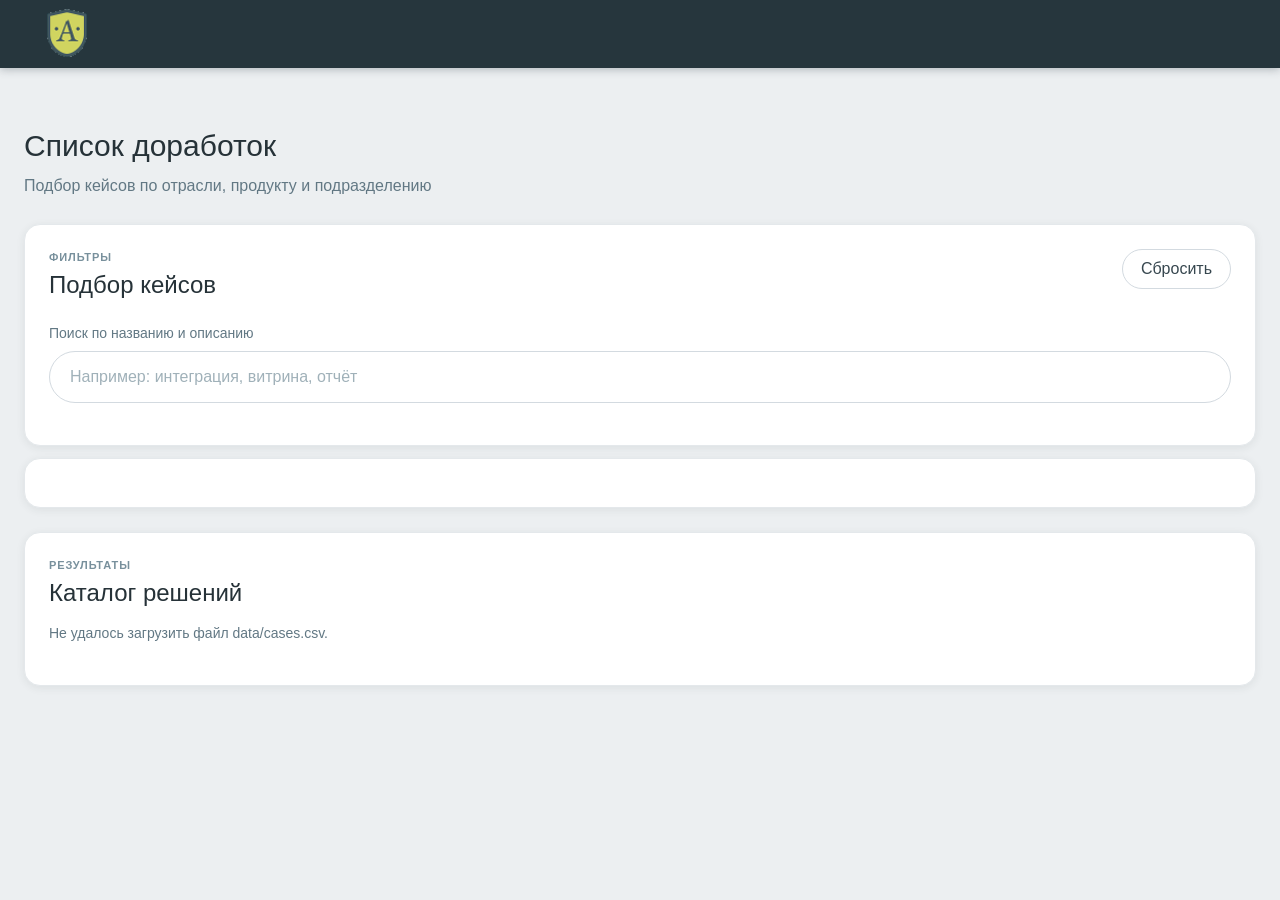
==== index.html @ e98bcfd8 "Add files via upload Новая версия с другим дизайном" ====
<!DOCTYPE html>
<html lang="ru">
<head>
  <meta charset="UTF-8">
  <meta name="viewport" content="width=device-width, initial-scale=1.0">
  <title>Дашборд кейсов доработок</title>
  <meta
    name="description"
    content="Одностраничный каталог кейсов доработок с фильтрами по отрасли, продукту и подразделению."
  >
  <link rel="preconnect" href="https://fonts.googleapis.com">
  <link rel="preconnect" href="https://fonts.gstatic.com" crossorigin>
  <link
    href="https://fonts.googleapis.com/css2?family=Manrope:wght@400;500;600;700;800&display=swap"
    rel="stylesheet"
  >
  <link rel="stylesheet" href="styles.css">
</head>
<body>
  <div class="lk-shell">
    <header class="topbar">
      <div class="logo-mark" aria-label="Mango Academy">
        <img src="./assets/mango-academy-mark.png" alt="Mango Academy">
      </div>
    </header>

    <div class="workspace">
      <main class="page-shell">
        <section class="content-header">
          <div>
            <h1>Список доработок</h1>
            <p>Подбор кейсов по отрасли, продукту и подразделению</p>
          </div>
        </section>

        <section class="filters-panel">
          <div class="panel-heading">
            <div>
              <p class="panel-heading__eyebrow">Фильтры</p>
              <h2>Подбор кейсов</h2>
            </div>
            <button class="ghost-button" id="reset-filters" type="button">Сбросить</button>
          </div>

          <label class="search-box" for="search-input">
            <span class="search-box__label">Поиск по названию и описанию</span>
            <input
              id="search-input"
              type="search"
              placeholder="Например: интеграция, витрина, отчёт"
              autocomplete="off"
            >
          </label>
        </section>

        <section class="filter-groups-shell filters-panel--top" aria-label="Фильтры">
          <div class="filter-groups" id="filter-groups"></div>
        </section>

        <section class="results-panel">
          <div class="results-toolbar">
            <div>
              <p class="panel-heading__eyebrow">Результаты</p>
              <h2>Каталог решений</h2>
            </div>
            <div class="active-filters" id="active-filters"></div>
          </div>

          <div class="results-state" id="results-state">Загружаю кейсы…</div>
          <div class="cards-grid" id="cards-grid" aria-live="polite"></div>
        </section>
      </main>
    </div>
  </div>

  <template id="case-card-template">
    <article class="case-card">
      <div class="case-card__body">
        <div class="case-card__visual" aria-hidden="true">
          <span></span>
          <span></span>
          <span></span>
        </div>
        <div class="case-card__topline">
          <p class="case-card__eyebrow">Доработка</p>
          <a class="case-card__link" target="_blank" rel="noopener noreferrer">Открыть кейс</a>
        </div>
        <h3 class="case-card__title"></h3>
        <p class="case-card__description"></p>
        <div class="meta-block">
          <div class="meta-group">
            <span class="meta-group__label">Отрасли</span>
            <p class="meta-group__value" data-field="industries"></p>
          </div>
          <div class="meta-group">
            <span class="meta-group__label">Продукты</span>
            <p class="meta-group__value" data-field="products"></p>
          </div>
          <div class="meta-group">
            <span class="meta-group__label">Подразделения</span>
            <p class="meta-group__value" data-field="divisions"></p>
          </div>
        </div>
      </div>
    </article>
  </template>

  <script src="app.js" defer></script>
</body>
</html>
---- styles.css ----
:root {
  --bg: #eceff1;
  --header: #26363d;
  --surface: #ffffff;
  --surface-soft: #f5f7f8;
  --surface-selected: #e5edf3;
  --border: #d3dae0;
  --border-light: #e4e8eb;
  --text: #263238;
  --muted: #627884;
  --icon: #37474f;
  --primary: #43a047;
  --primary-hover: #388e3c;
  --accent: #ff7733;
  --accent-hover: #ff9966;
  --info: #1e88e5;
  --radius-lg: 16px;
  --radius-md: 12px;
  --radius-sm: 6px;
  --shadow-card: 0 2px 8px rgba(38, 50, 56, 0.08);
  --shadow-card-hover: 0 6px 14px rgba(38, 50, 56, 0.18);
  --topbar-height: 68px;
  --container: 1240px;
}

*,
*::before,
*::after {
  box-sizing: border-box;
}

html {
  font-size: 16px;
}

body {
  margin: 0;
  min-height: 100vh;
  font-family: Roboto, Arial, sans-serif;
  color: var(--text);
  background: var(--bg);
}

a {
  color: inherit;
}

button,
input {
  font: inherit;
}

.lk-shell {
  min-height: 100vh;
}

.topbar {
  position: relative;
  z-index: 40;
  display: flex;
  align-items: center;
  min-height: var(--topbar-height);
  padding: 0 44px;
  background: var(--header);
  color: #ffffff;
  box-shadow: 0 2px 8px rgba(55, 71, 79, 0.3);
}

.logo-mark {
  display: inline-flex;
  align-items: center;
  min-width: 0;
}

.logo-mark img {
  display: block;
  width: 46px;
  height: auto;
  max-height: 50px;
  object-fit: contain;
}

.workspace {
  min-height: calc(100vh - var(--topbar-height));
}

.nav-icon {
  position: relative;
  width: 18px;
  height: 18px;
  flex: 0 0 auto;
  color: var(--icon);
}

.nav-icon::before,
.nav-icon::after {
  content: "";
  position: absolute;
  display: block;
}

.nav-icon--home::before {
  inset: 7px 3px 2px;
  background: currentColor;
  border-radius: 2px;
}

.nav-icon--home::after {
  left: 2px;
  top: 2px;
  width: 14px;
  height: 14px;
  border-left: 8px solid transparent;
  border-right: 8px solid transparent;
  border-bottom: 9px solid currentColor;
  transform: scaleX(0.78);
}

.nav-icon--grid::before {
  inset: 2px;
  border: 2px solid currentColor;
  border-radius: 2px;
  box-shadow: inset 5px 0 0 rgba(55, 71, 79, 0.18), inset -5px 0 0 rgba(55, 71, 79, 0.18);
}

.nav-icon--phone::before {
  inset: 1px 5px;
  border: 2px solid currentColor;
  border-radius: 4px;
}

.nav-icon--phone::after {
  left: 8px;
  bottom: 4px;
  width: 2px;
  height: 2px;
  border-radius: 50%;
  background: currentColor;
}

.nav-icon--link::before {
  left: 1px;
  top: 7px;
  width: 16px;
  height: 4px;
  border-radius: 6px;
  border: 2px solid currentColor;
  transform: rotate(-35deg);
}

.nav-icon--chart::before {
  left: 2px;
  bottom: 2px;
  width: 3px;
  height: 7px;
  background: currentColor;
  box-shadow: 6px -4px 0 currentColor, 12px -9px 0 currentColor;
}

.nav-icon--dialog::before {
  inset: 3px 2px 5px;
  background: currentColor;
  border-radius: 4px;
}

.nav-icon--dialog::after {
  left: 5px;
  bottom: 2px;
  border-top: 5px solid currentColor;
  border-right: 5px solid transparent;
}

.nav-icon--users::before {
  left: 2px;
  top: 2px;
  width: 6px;
  height: 6px;
  border-radius: 50%;
  background: currentColor;
  box-shadow: 8px 0 0 currentColor;
}

.nav-icon--users::after {
  left: 0;
  bottom: 2px;
  width: 18px;
  height: 7px;
  border-radius: 10px 10px 2px 2px;
  background: currentColor;
}

.nav-icon--wallet::before {
  inset: 3px 1px;
  border: 2px solid currentColor;
  border-radius: 3px;
}

.nav-icon--wallet::after {
  right: 2px;
  top: 7px;
  width: 6px;
  height: 5px;
  border-radius: 3px 0 0 3px;
  background: currentColor;
}

.nav-icon--settings::before {
  inset: 3px;
  border: 4px solid currentColor;
  border-radius: 50%;
}

.nav-icon--settings::after {
  left: 8px;
  top: 0;
  width: 2px;
  height: 18px;
  background: currentColor;
  box-shadow: -6px 6px 0 -1px currentColor, 6px -6px 0 -1px currentColor;
  transform: rotate(45deg);
}

.page-shell {
  width: min(calc(100% - 48px), var(--container));
  margin: 0 auto;
  padding: 26px 0 48px;
}

.content-header {
  min-height: 116px;
  padding: 34px 0 26px;
}

.content-header h1 {
  margin: 0;
  font-size: 30px;
  line-height: 36px;
  font-weight: 400;
  color: #263238;
}

.content-header p {
  margin: 10px 0 0;
  color: var(--muted);
  font-size: 16px;
  line-height: 24px;
}

.tabs-strip {
  display: flex;
  align-items: center;
  min-height: 64px;
  margin-bottom: 24px;
  padding: 0 12px;
  border-radius: 4px;
  background: var(--surface);
}

.tabs-strip__tab {
  display: inline-flex;
  align-items: center;
  min-height: 48px;
  padding: 0 16px;
  border-radius: 8px;
  color: var(--text);
  font-size: 14px;
}

.tabs-strip__tab--active {
  background: var(--surface-soft);
}

.filters-panel,
.filter-groups-shell,
.results-panel {
  border: 1px solid var(--border-light);
  border-radius: var(--radius-lg);
  background: var(--surface);
  box-shadow: var(--shadow-card);
}

.filters-panel,
.filter-groups-shell,
.results-panel {
  padding: 24px;
}

.filters-panel--top {
  position: sticky;
  top: 0;
  z-index: 20;
}

.filter-groups-shell {
  margin-top: 12px;
}

.panel-heading,
.results-toolbar {
  display: flex;
  align-items: flex-start;
  justify-content: space-between;
  gap: 16px;
}

.panel-heading__eyebrow,
.case-card__eyebrow {
  margin: 0;
  text-transform: uppercase;
  letter-spacing: 0.08em;
  font-size: 11px;
  line-height: 16px;
  font-weight: 700;
  color: #78909c;
}

.panel-heading h2,
.results-toolbar h2 {
  margin: 4px 0 0;
  font-size: 24px;
  line-height: 32px;
  font-weight: 500;
  color: #263238;
}

.ghost-button {
  min-height: 40px;
  border: 1px solid var(--border);
  border-radius: 24px;
  background: #ffffff;
  color: #37474f;
  padding: 8px 18px;
  cursor: pointer;
  transition: background 0.18s ease, border-color 0.18s ease;
}

.ghost-button:hover,
.ghost-button:focus-visible {
  background: var(--surface-soft);
  border-color: #a0b1b9;
}

.search-box {
  display: flex;
  flex-direction: column;
  gap: 8px;
  margin: 22px 0 18px;
}

.search-box__label {
  font-size: 14px;
  line-height: 20px;
  color: var(--muted);
}

.search-box input {
  width: 100%;
  min-height: 52px;
  border: 1px solid var(--border);
  border-radius: 28px;
  background: #ffffff;
  padding: 0 20px;
  color: var(--text);
  font-size: 16px;
}

.search-box input::placeholder {
  color: #a0b1b9;
}

.search-box input:focus-visible {
  outline: none;
  border-color: var(--primary);
  box-shadow: 0 0 0 3px rgba(67, 160, 71, 0.18);
}

.filter-groups {
  display: grid;
  grid-template-columns: repeat(3, minmax(0, 1fr));
  gap: 12px;
}

.filter-group {
  position: relative;
  border: 1px solid var(--border-light);
  border-radius: var(--radius-md);
  background: #ffffff;
}

.filter-group[open] {
  z-index: 25;
  box-shadow: var(--shadow-card-hover);
}

.filter-group summary {
  display: flex;
  align-items: center;
  justify-content: space-between;
  gap: 12px;
  min-height: 64px;
  padding: 12px 16px;
  list-style: none;
  cursor: pointer;
}

.filter-group summary::-webkit-details-marker {
  display: none;
}

.filter-group__meta {
  display: flex;
  flex-direction: column;
  gap: 4px;
  min-width: 0;
}

.filter-group__label {
  font-size: 16px;
  line-height: 20px;
  font-weight: 700;
}

.filter-group__status {
  color: var(--muted);
  font-size: 14px;
  line-height: 20px;
  white-space: nowrap;
  overflow: hidden;
  text-overflow: ellipsis;
}

.filter-group__body {
  display: grid;
  gap: 12px;
  position: absolute;
  top: calc(100% + 8px);
  left: 0;
  right: 0;
  padding: 16px;
  border: 1px solid var(--border-light);
  border-radius: var(--radius-md);
  background: #ffffff;
  box-shadow: var(--shadow-card-hover);
}

.filter-actions {
  display: flex;
  gap: 8px;
  flex-wrap: wrap;
}

.filter-action {
  min-height: 34px;
  border: 0;
  border-radius: 18px;
  padding: 6px 12px;
  cursor: pointer;
  background: #edf1f3;
  color: #37474f;
}

.filter-action:hover {
  background: #e0e7eb;
}

.checkbox-list {
  display: grid;
  gap: 8px;
  max-height: 260px;
  overflow: auto;
  padding-right: 4px;
}

.checkbox-item {
  display: flex;
  align-items: flex-start;
  gap: 10px;
  padding: 10px 12px;
  border-radius: 10px;
  background: var(--surface-soft);
}

.checkbox-item input {
  accent-color: var(--primary);
  margin-top: 2px;
}

.checkbox-item__text {
  display: flex;
  flex-direction: column;
  gap: 2px;
}

.checkbox-item__label {
  font-size: 14px;
  line-height: 20px;
}

.checkbox-item__hint {
  font-size: 12px;
  line-height: 16px;
  color: var(--muted);
}

.results-panel {
  margin-top: 24px;
}

.results-toolbar {
  margin-bottom: 14px;
}

.active-filters {
  display: flex;
  flex-wrap: wrap;
  justify-content: flex-end;
  gap: 8px;
}

.results-state {
  margin-bottom: 18px;
  color: var(--muted);
  font-size: 14px;
  line-height: 20px;
}

.cards-grid {
  display: grid;
  gap: 16px;
  grid-template-columns: repeat(auto-fit, minmax(300px, 1fr));
}

.case-card {
  min-height: 360px;
  border: 1px solid var(--border-light);
  border-radius: var(--radius-lg);
  background: #ffffff;
  box-shadow: var(--shadow-card);
  overflow: hidden;
  transition: transform 0.18s ease, box-shadow 0.18s ease;
}

.case-card:hover {
  transform: translateY(-2px);
  box-shadow: var(--shadow-card-hover);
}

.case-card__body {
  display: flex;
  flex-direction: column;
  min-height: 100%;
  padding: 24px;
}

.case-card__visual {
  display: flex;
  align-items: center;
  justify-content: center;
  gap: 8px;
  min-height: 76px;
  margin-bottom: 20px;
}

.case-card__visual span {
  position: relative;
  width: 42px;
  height: 30px;
  border: 2px solid #37474f;
  border-radius: 4px;
  background: #ffffff;
}

.case-card__visual span::before {
  content: "";
  position: absolute;
  left: 6px;
  top: 7px;
  width: 8px;
  height: 8px;
  border-radius: 50%;
  background: var(--accent);
}

.case-card__visual span::after {
  content: "";
  position: absolute;
  left: 18px;
  top: 8px;
  width: 14px;
  height: 2px;
  background: #cfd8dc;
  box-shadow: 0 6px 0 #cfd8dc;
}

.case-card__visual span:nth-child(2) {
  width: 34px;
  height: 34px;
  border-radius: 50%;
  border-color: var(--accent);
}

.case-card__visual span:nth-child(2)::before {
  inset: 9px;
  width: auto;
  height: auto;
  background: #37474f;
}

.case-card__visual span:nth-child(2)::after {
  display: none;
}

.case-card__topline {
  display: flex;
  align-items: center;
  justify-content: space-between;
  gap: 16px;
}

.case-card__link {
  display: inline-flex;
  align-items: center;
  justify-content: center;
  min-height: 40px;
  padding: 0 20px;
  border-radius: 20px;
  text-decoration: none;
  background: var(--accent);
  color: #ffffff;
  font-size: 14px;
  line-height: 20px;
  font-weight: 700;
  white-space: nowrap;
}

.case-card__link:hover {
  background: var(--accent-hover);
}

.case-card__title {
  margin: 18px 0 10px;
  font-size: 20px;
  line-height: 28px;
  font-weight: 400;
  color: #102433;
}

.case-card__description {
  margin: 0 0 20px;
  color: #37474f;
  font-size: 14px;
  line-height: 20px;
  display: -webkit-box;
  -webkit-line-clamp: 5;
  -webkit-box-orient: vertical;
  overflow: hidden;
}

.meta-block {
  display: grid;
  gap: 10px;
  margin-top: auto;
}

.meta-group {
  display: grid;
  gap: 12px;
  grid-template-columns: 112px minmax(0, 1fr);
  align-items: start;
}

.meta-group__label {
  font-size: 12px;
  line-height: 16px;
  font-weight: 700;
  color: var(--muted);
  text-transform: uppercase;
  letter-spacing: 0.08em;
}

.meta-group__value {
  margin: 0;
  color: #37474f;
  font-size: 14px;
  line-height: 20px;
  display: -webkit-box;
  -webkit-line-clamp: 2;
  -webkit-box-orient: vertical;
  overflow: hidden;
}

.chip {
  display: inline-flex;
  align-items: center;
  min-height: 32px;
  padding: 0 12px;
  border-radius: 18px;
  background: var(--surface-selected);
  color: #37474f;
  font-size: 13px;
  line-height: 18px;
  font-weight: 700;
}

.filter-group summary .chip {
  background: #e8f5e9;
  color: #2e7d32;
}

.empty-state {
  padding: 28px;
  border-radius: var(--radius-md);
  background: var(--surface-soft);
  border: 1px dashed var(--border);
  color: var(--muted);
}

.workflow-panel {
  margin-top: 18px;
  padding: 20px;
  border-radius: var(--radius-md);
  border: 1px solid var(--border-light);
  background: #ffffff;
}

.workflow-list {
  margin: 0;
  padding-left: 20px;
  color: var(--text);
  line-height: 1.6;
}

.workflow-list li + li {
  margin-top: 10px;
}

.workflow-panel--admin {
  margin-top: 0;
}

.admin-summary {
  display: grid;
  grid-template-columns: repeat(2, minmax(0, 1fr));
  gap: 16px;
  margin-bottom: 24px;
}

.stat-card {
  display: grid;
  gap: 8px;
  padding: 18px;
  border: 1px solid var(--border-light);
  border-radius: var(--radius-md);
  background: #ffffff;
  box-shadow: var(--shadow-card);
}

.stat-card__label {
  color: var(--muted);
  font-size: 12px;
  line-height: 16px;
  text-transform: uppercase;
  letter-spacing: 0.08em;
  font-weight: 700;
}

.stat-card__note {
  color: var(--text);
  font-size: 16px;
  line-height: 22px;
}

.admin-layout {
  display: grid;
  grid-template-columns: minmax(0, 1.15fr) minmax(300px, 0.85fr);
  gap: 20px;
}

.admin-card {
  display: grid;
  align-content: start;
  gap: 20px;
}

.admin-tags {
  display: flex;
  flex-wrap: wrap;
  gap: 10px;
}

.admin-command-list {
  display: grid;
  gap: 14px;
}

.admin-command {
  display: grid;
  gap: 8px;
  padding: 16px;
  border-radius: var(--radius-md);
  background: var(--surface-soft);
  border: 1px solid var(--border-light);
}

.admin-command code,
.workflow-list code,
.stat-card code {
  font-family: ui-monospace, SFMono-Regular, Menlo, Consolas, monospace;
  font-size: 0.94rem;
  padding: 2px 6px;
  border-radius: 6px;
  background: #edf1f3;
}

@media (max-width: 1180px) {
  .cards-grid {
    grid-template-columns: repeat(auto-fit, minmax(280px, 1fr));
  }
}

@media (max-width: 980px) {
  .filter-groups,
  .admin-layout,
  .admin-summary {
    grid-template-columns: 1fr;
  }

  .filters-panel--top {
    position: static;
  }
}

@media (max-width: 720px) {
  .topbar {
    min-height: 60px;
    padding: 0 20px;
  }

  .logo-mark img {
    width: 42px;
    max-height: 44px;
  }

  .page-shell {
    width: min(calc(100% - 24px), var(--container));
    padding-top: 16px;
  }

  .content-header {
    min-height: 0;
    padding: 18px 0;
  }

  .content-header h1 {
    font-size: 26px;
    line-height: 32px;
  }

  .filters-panel,
  .filter-groups-shell,
  .results-panel {
    padding: 18px;
  }

  .case-card__topline,
  .panel-heading,
  .results-toolbar {
    flex-direction: column;
    align-items: stretch;
  }

  .active-filters {
    justify-content: flex-start;
  }

  .cards-grid {
    grid-template-columns: 1fr;
  }

  .case-card {
    min-height: 0;
  }

  .case-card__link {
    width: 100%;
  }

  .meta-group {
    grid-template-columns: 1fr;
    gap: 4px;
  }
}
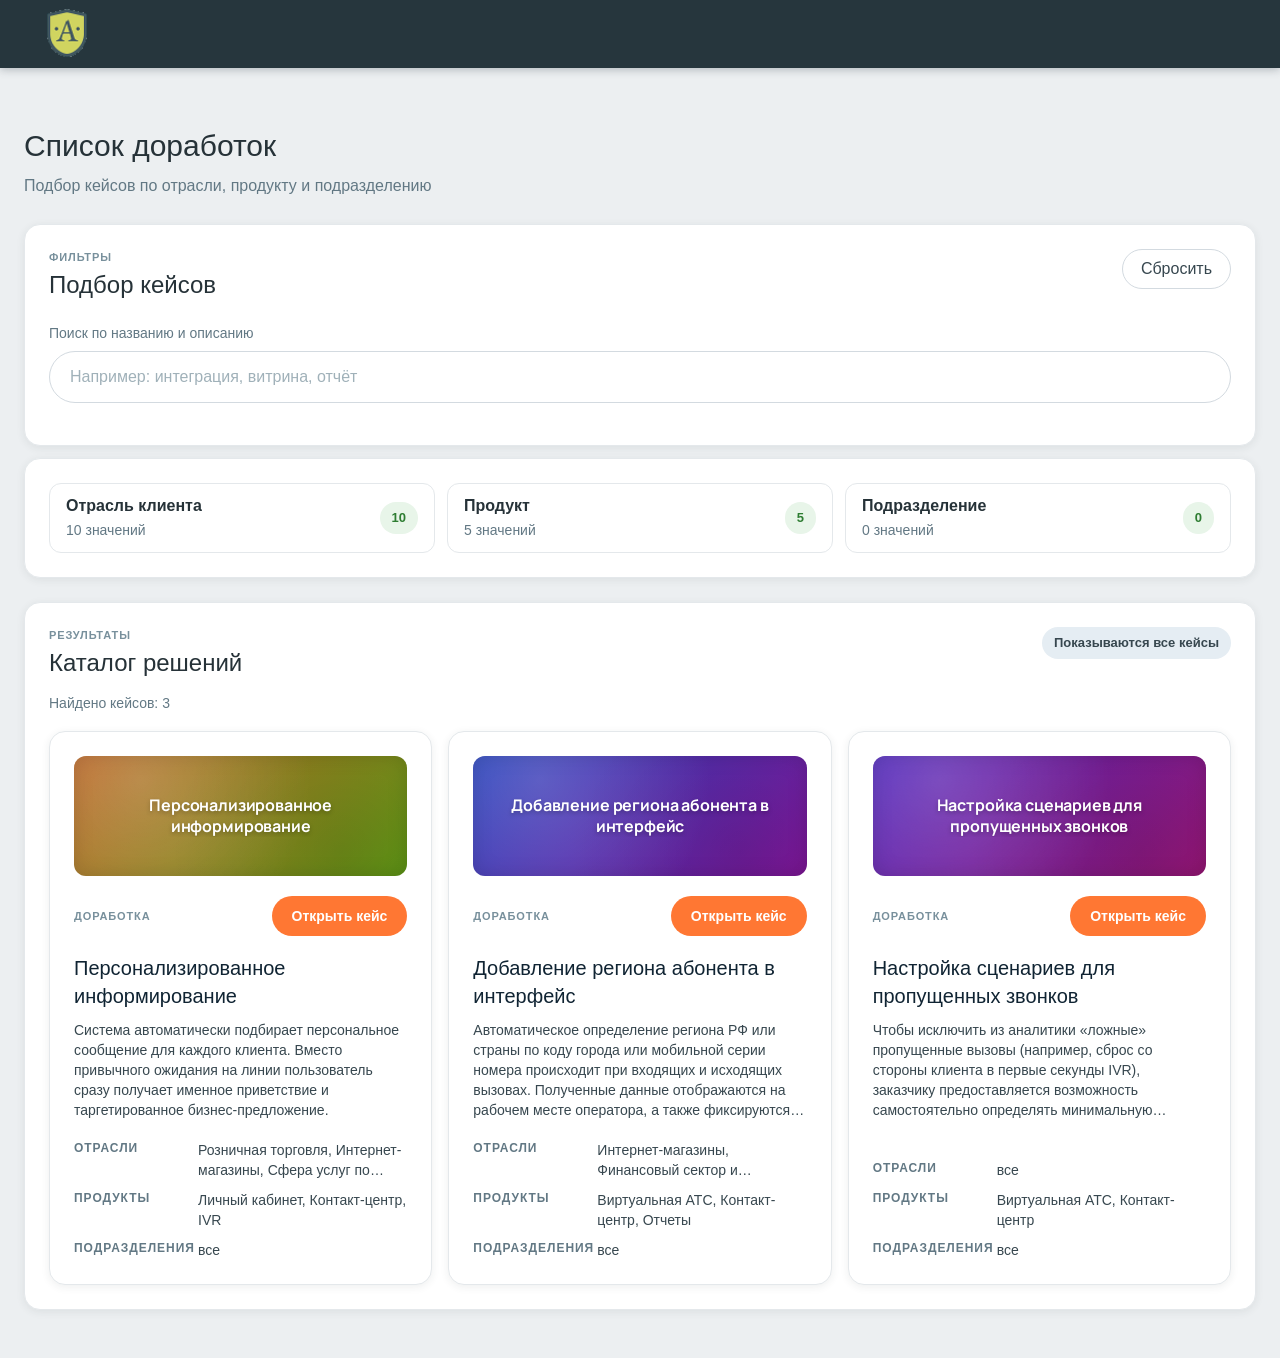
==== commit 41faab8b: "Add files via upload" ====
--- a/index.html
+++ b/index.html
@@ -76,11 +76,7 @@
   <template id="case-card-template">
     <article class="case-card">
       <div class="case-card__body">
-        <div class="case-card__visual" aria-hidden="true">
-          <span></span>
-          <span></span>
-          <span></span>
-        </div>
+        <div class="case-card__visual" aria-hidden="true"></div>
         <div class="case-card__topline">
           <p class="case-card__eyebrow">Доработка</p>
           <a class="case-card__link" target="_blank" rel="noopener noreferrer">Открыть кейс</a>
--- a/styles.css
+++ b/styles.css
@@ -556,58 +556,39 @@
   display: flex;
   align-items: center;
   justify-content: center;
-  gap: 8px;
-  min-height: 76px;
+  min-height: 120px;
   margin-bottom: 20px;
-}
-
-.case-card__visual span {
+  border-radius: var(--radius-md);
+  padding: 16px;
+  text-align: center;
+  color: #ffffff;
+  font-weight: 700;
+  font-size: 16px;
+  line-height: 1.3;
+  text-shadow: 0 2px 4px rgba(0, 0, 0, 0.25);
   position: relative;
-  width: 42px;
-  height: 30px;
-  border: 2px solid #37474f;
-  border-radius: 4px;
-  background: #ffffff;
-}
-
-.case-card__visual span::before {
+  overflow: hidden;
+  box-shadow: inset 0 0 20px rgba(0, 0, 0, 0.15);
+}
+
+.case-card__visual::before {
   content: "";
   position: absolute;
-  left: 6px;
-  top: 7px;
-  width: 8px;
-  height: 8px;
-  border-radius: 50%;
-  background: var(--accent);
-}
-
-.case-card__visual span::after {
-  content: "";
-  position: absolute;
-  left: 18px;
-  top: 8px;
-  width: 14px;
-  height: 2px;
-  background: #cfd8dc;
-  box-shadow: 0 6px 0 #cfd8dc;
-}
-
-.case-card__visual span:nth-child(2) {
-  width: 34px;
-  height: 34px;
-  border-radius: 50%;
-  border-color: var(--accent);
-}
-
-.case-card__visual span:nth-child(2)::before {
-  inset: 9px;
-  width: auto;
-  height: auto;
-  background: #37474f;
-}
-
-.case-card__visual span:nth-child(2)::after {
-  display: none;
+  inset: 0;
+  background: radial-gradient(circle at 20% 20%, rgba(255, 255, 255, 0.18) 0%, transparent 60%),
+              radial-gradient(circle at 80% 80%, rgba(0, 0, 0, 0.12) 0%, transparent 60%);
+  z-index: 1;
+}
+
+.case-card__visual-text {
+  position: relative;
+  z-index: 2;
+  display: -webkit-box;
+  -webkit-line-clamp: 3;
+  -webkit-box-orient: vertical;
+  overflow: hidden;
+  font-family: 'Manrope', sans-serif;
+  letter-spacing: -0.01em;
 }
 
 .case-card__topline {
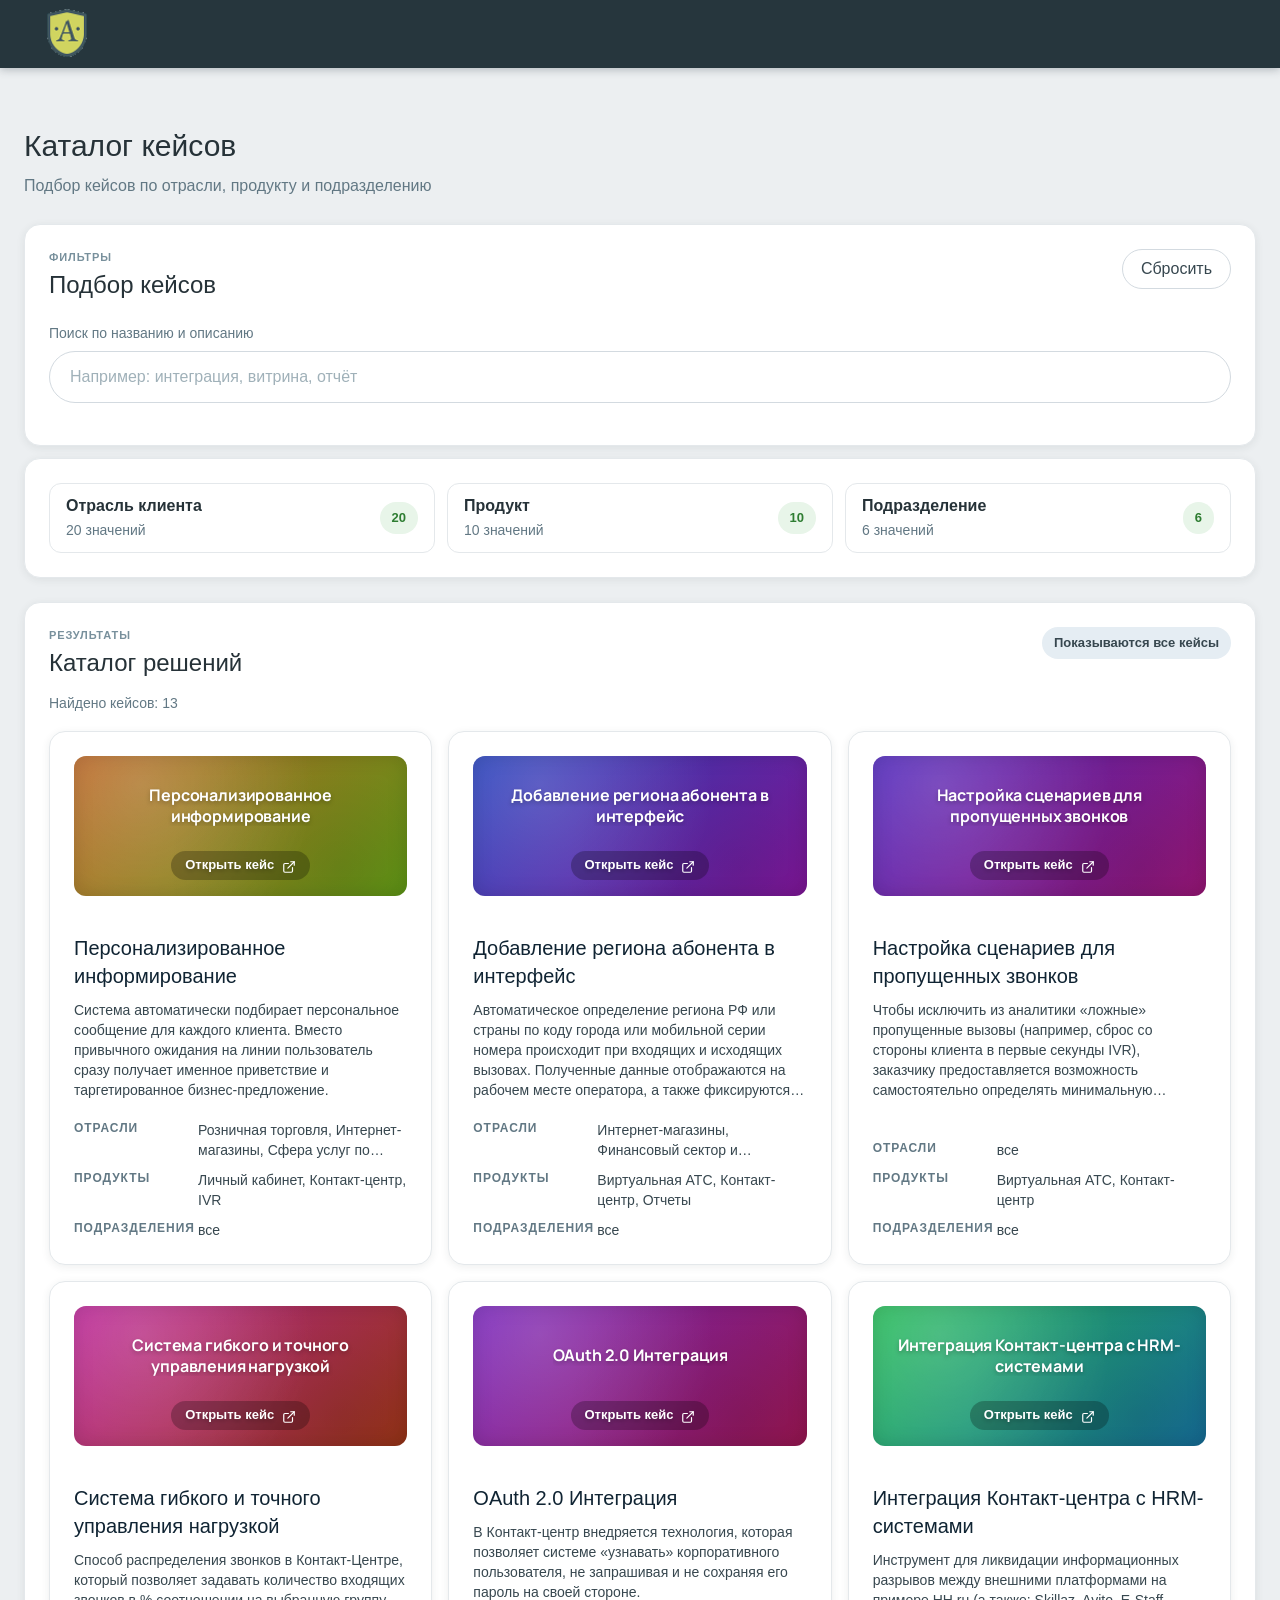
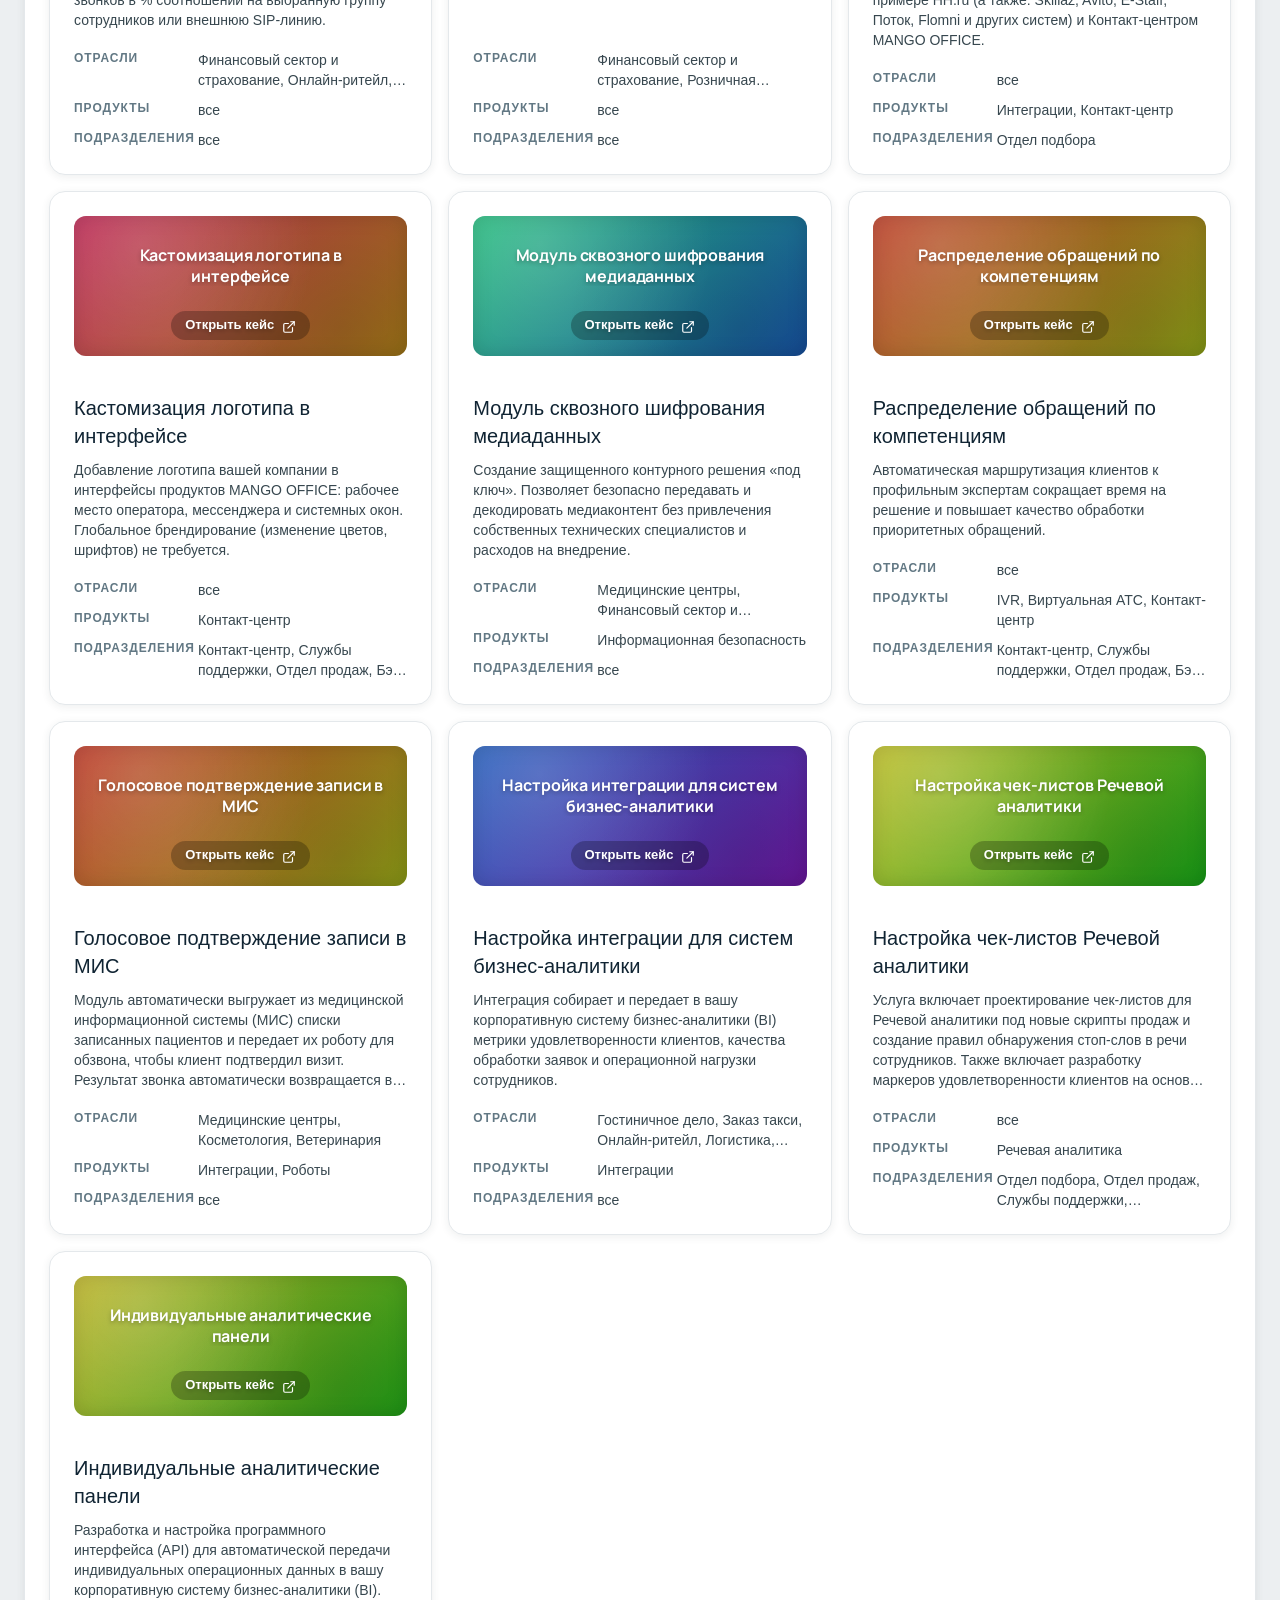
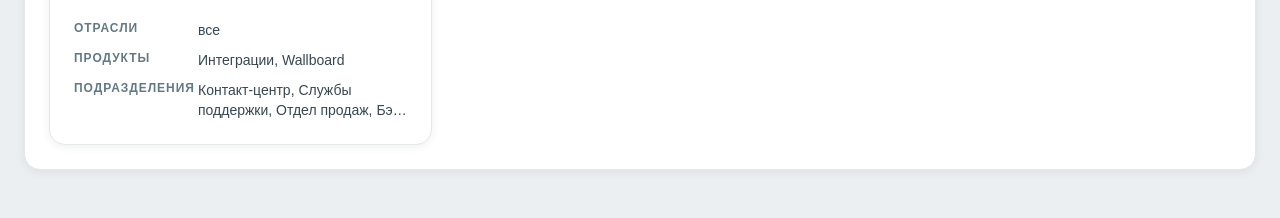
==== commit d42c82c0: "style: remove 'доработка' and redesign card visual button" ====
--- a/index.html
+++ b/index.html
@@ -3,10 +3,10 @@
 <head>
   <meta charset="UTF-8">
   <meta name="viewport" content="width=device-width, initial-scale=1.0">
-  <title>Дашборд кейсов доработок</title>
+  <title>Каталог кейсов</title>
   <meta
     name="description"
-    content="Одностраничный каталог кейсов доработок с фильтрами по отрасли, продукту и подразделению."
+    content="Одностраничный каталог кейсов с фильтрами по отрасли, продукту и подразделению."
   >
   <link rel="preconnect" href="https://fonts.googleapis.com">
   <link rel="preconnect" href="https://fonts.gstatic.com" crossorigin>
@@ -28,7 +28,7 @@
       <main class="page-shell">
         <section class="content-header">
           <div>
-            <h1>Список доработок</h1>
+            <h1>Каталог кейсов</h1>
             <p>Подбор кейсов по отрасли, продукту и подразделению</p>
           </div>
         </section>
@@ -76,11 +76,13 @@
   <template id="case-card-template">
     <article class="case-card">
       <div class="case-card__body">
-        <div class="case-card__visual" aria-hidden="true"></div>
-        <div class="case-card__topline">
-          <p class="case-card__eyebrow">Доработка</p>
-          <a class="case-card__link" target="_blank" rel="noopener noreferrer">Открыть кейс</a>
-        </div>
+        <a class="case-card__visual case-card__link" target="_blank" rel="noopener noreferrer">
+          <div class="case-card__visual-text"></div>
+          <div class="case-card__visual-action">
+            Открыть кейс
+            <svg width="14" height="14" viewBox="0 0 24 24" fill="none" stroke="currentColor" stroke-width="2" stroke-linecap="round" stroke-linejoin="round" style="margin-bottom: -2px; margin-left: 4px;"><path d="M18 13v6a2 2 0 0 1-2 2H5a2 2 0 0 1-2-2V8a2 2 0 0 1 2-2h6"></path><polyline points="15 3 21 3 21 9"></polyline><line x1="10" y1="14" x2="21" y2="3"></line></svg>
+          </div>
+        </a>
         <h3 class="case-card__title"></h3>
         <p class="case-card__description"></p>
         <div class="meta-block">
--- a/styles.css
+++ b/styles.css
@@ -554,9 +554,10 @@
 
 .case-card__visual {
   display: flex;
+  flex-direction: column;
   align-items: center;
-  justify-content: center;
-  min-height: 120px;
+  justify-content: space-between;
+  min-height: 140px;
   margin-bottom: 20px;
   border-radius: var(--radius-md);
   padding: 16px;
@@ -569,6 +570,13 @@
   position: relative;
   overflow: hidden;
   box-shadow: inset 0 0 20px rgba(0, 0, 0, 0.15);
+  text-decoration: none;
+  transition: transform 0.2s ease, box-shadow 0.2s ease;
+}
+
+.case-card__visual:hover {
+  transform: translateY(-2px);
+  box-shadow: inset 0 0 20px rgba(0, 0, 0, 0.15), 0 4px 12px rgba(0,0,0,0.15);
 }
 
 .case-card__visual::before {
@@ -583,6 +591,7 @@
 .case-card__visual-text {
   position: relative;
   z-index: 2;
+  margin: auto;
   display: -webkit-box;
   -webkit-line-clamp: 3;
   -webkit-box-orient: vertical;
@@ -591,31 +600,26 @@
   letter-spacing: -0.01em;
 }
 
-.case-card__topline {
+.case-card__visual-action {
+  position: relative;
+  z-index: 2;
   display: flex;
   align-items: center;
-  justify-content: space-between;
-  gap: 16px;
-}
-
-.case-card__link {
-  display: inline-flex;
-  align-items: center;
-  justify-content: center;
-  min-height: 40px;
-  padding: 0 20px;
-  border-radius: 20px;
-  text-decoration: none;
-  background: var(--accent);
+  gap: 4px;
+  margin-top: 12px;
+  padding: 6px 14px;
+  background: rgba(0, 0, 0, 0.25);
+  border-radius: 16px;
+  backdrop-filter: blur(6px);
+  -webkit-backdrop-filter: blur(6px);
+  font-size: 13px;
+  font-weight: 600;
   color: #ffffff;
-  font-size: 14px;
-  line-height: 20px;
-  font-weight: 700;
-  white-space: nowrap;
-}
-
-.case-card__link:hover {
-  background: var(--accent-hover);
+  transition: background 0.2s ease;
+}
+
+.case-card__visual:hover .case-card__visual-action {
+  background: rgba(0, 0, 0, 0.45);
 }
 
 .case-card__title {
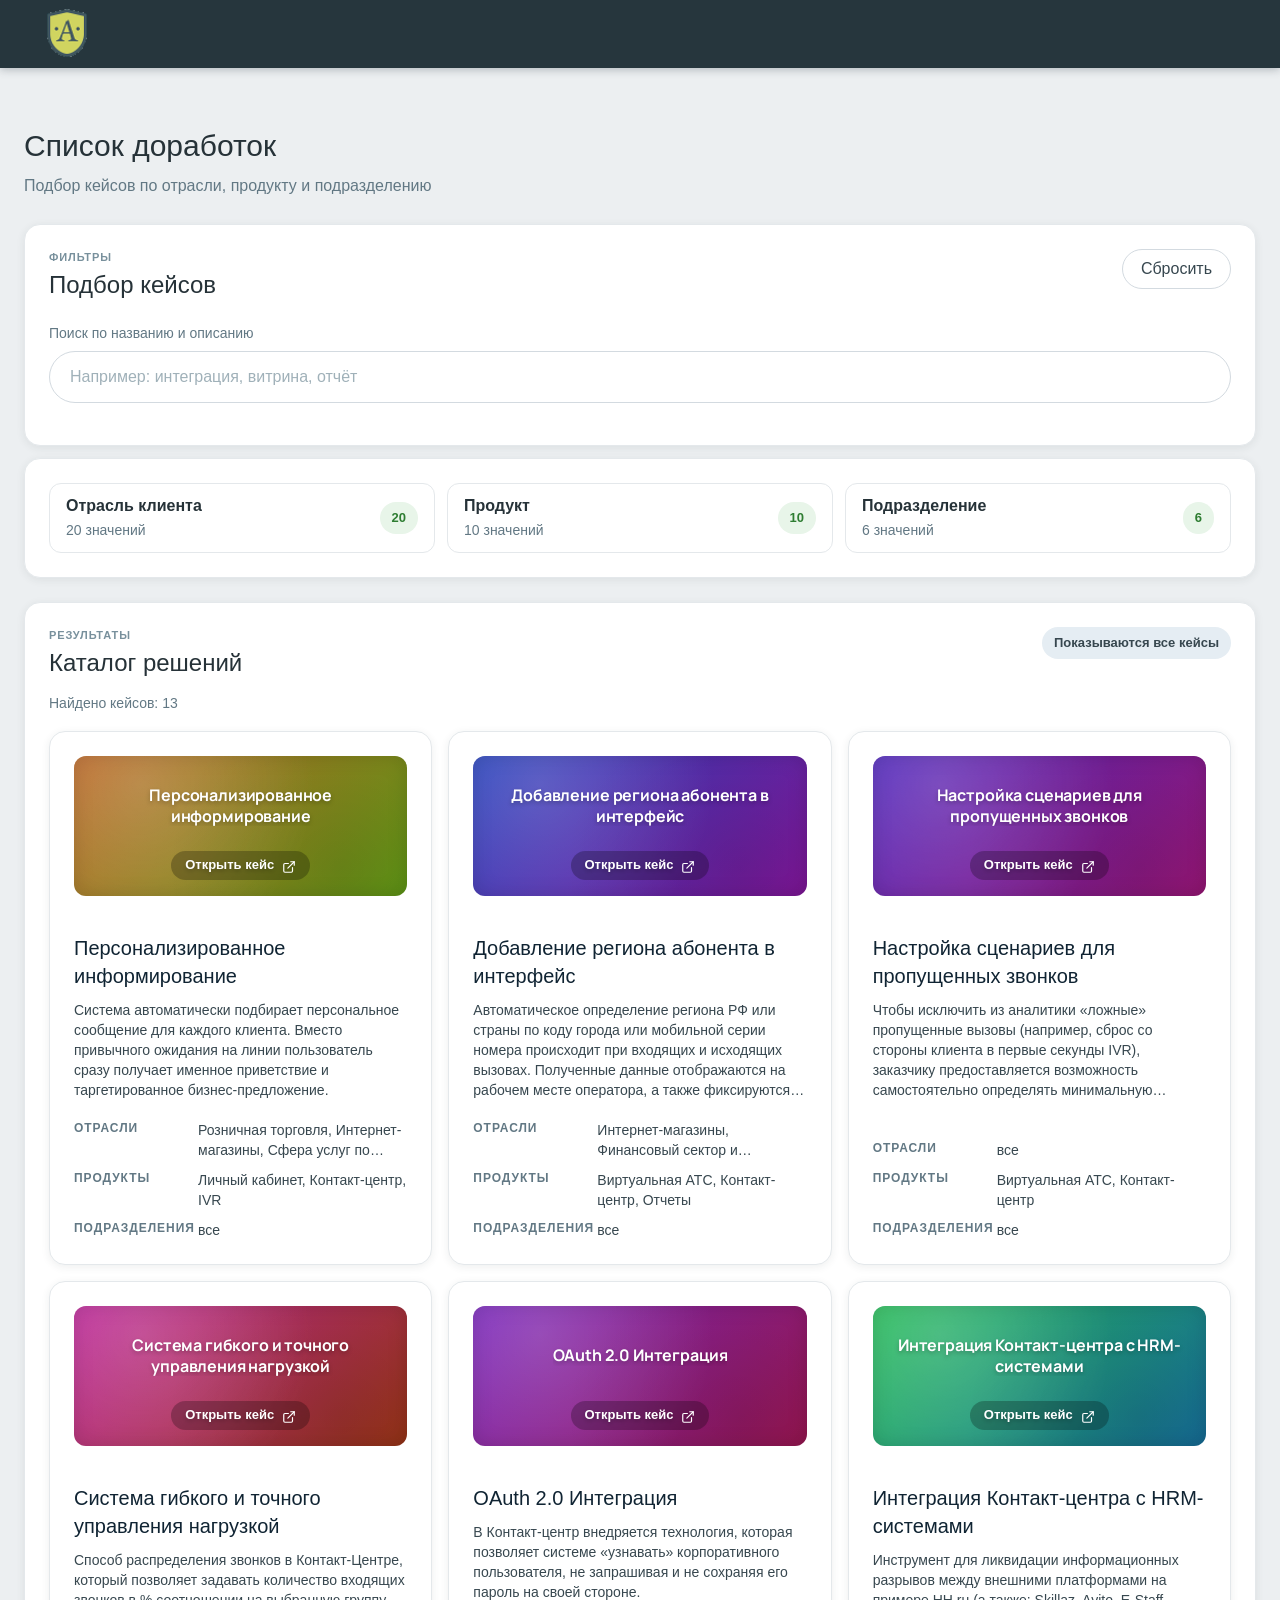
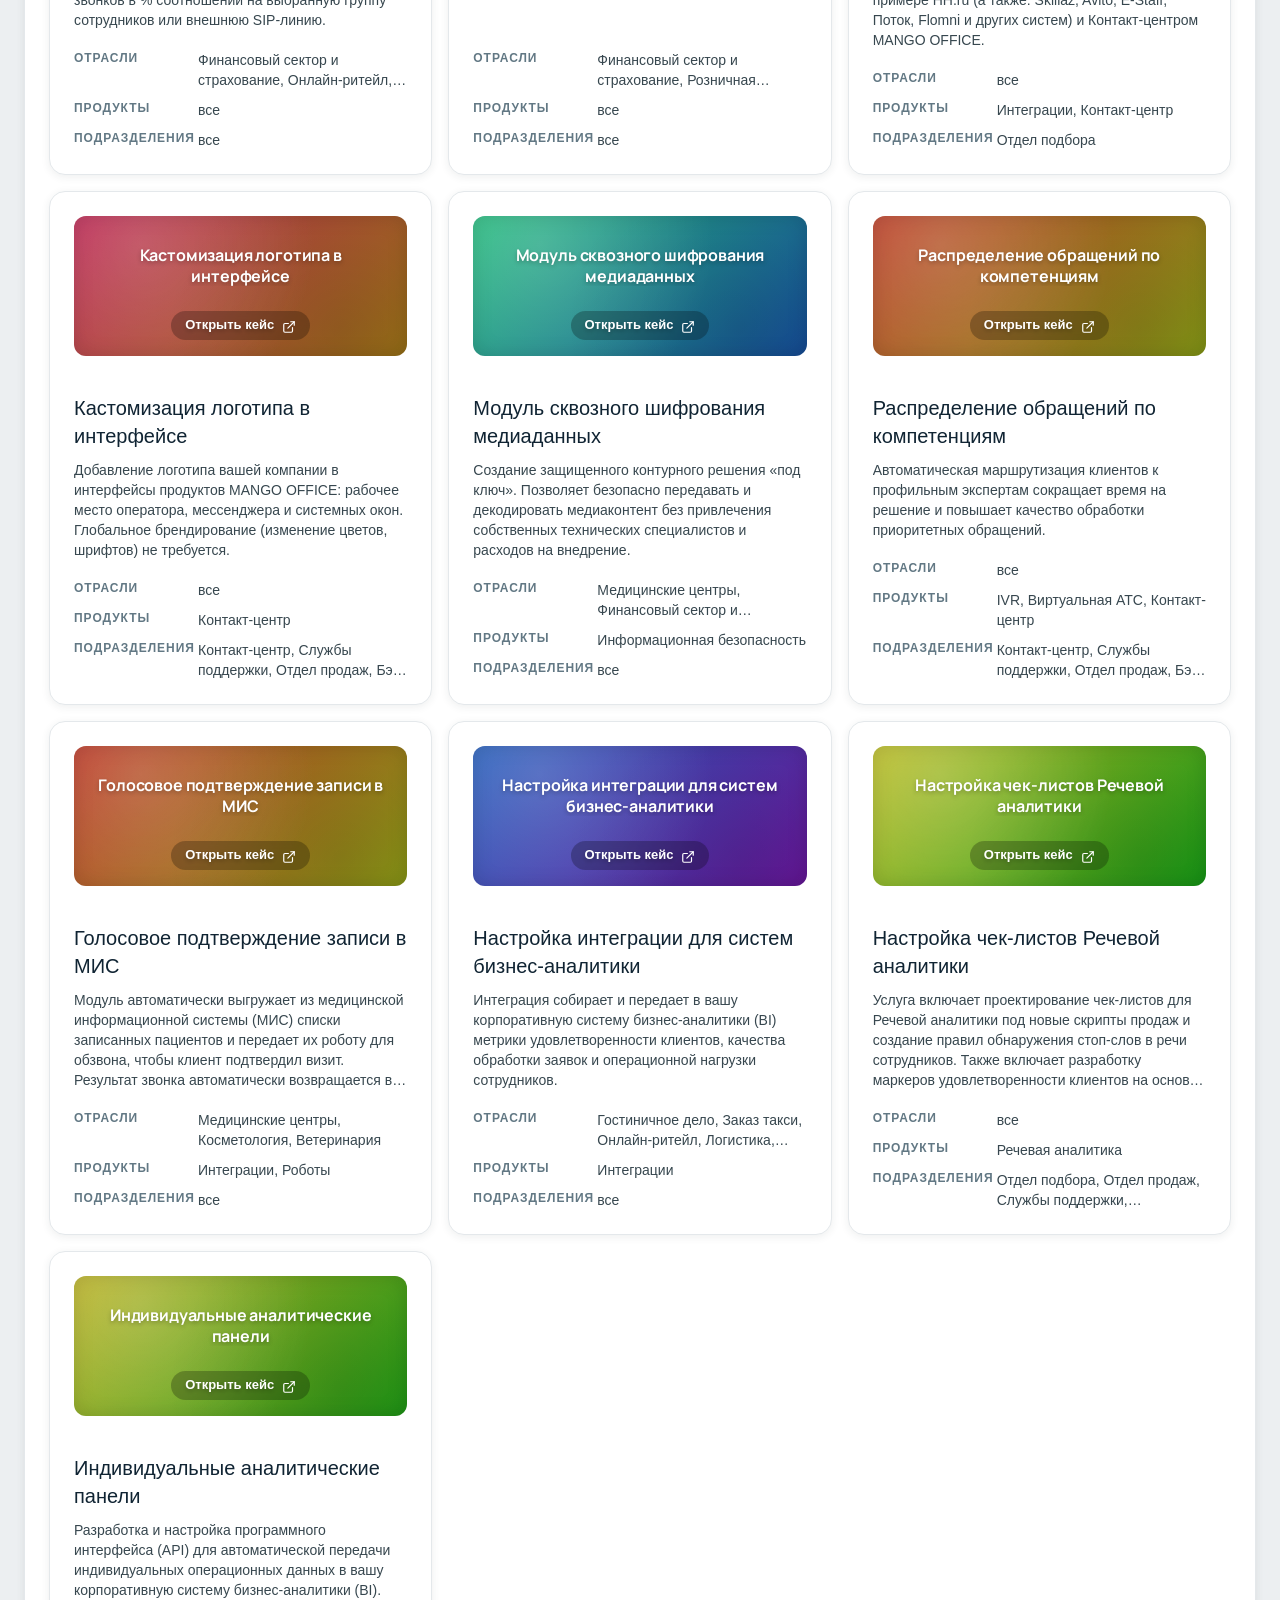
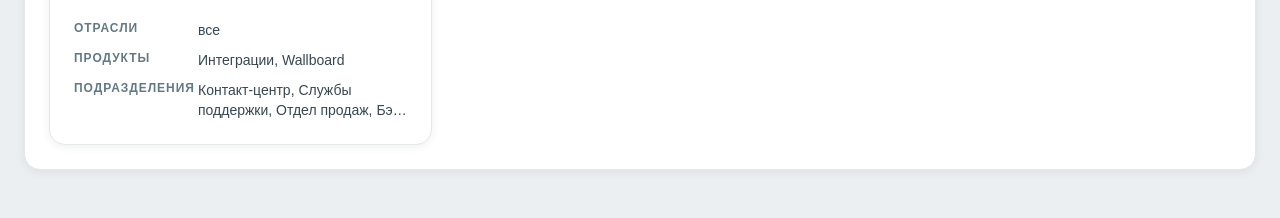
==== commit 751c3078: "revert: restore original title texts, keep card changes" ====
--- a/index.html
+++ b/index.html
@@ -3,10 +3,10 @@
 <head>
   <meta charset="UTF-8">
   <meta name="viewport" content="width=device-width, initial-scale=1.0">
-  <title>Каталог кейсов</title>
+  <title>Дашборд кейсов доработок</title>
   <meta
     name="description"
-    content="Одностраничный каталог кейсов с фильтрами по отрасли, продукту и подразделению."
+    content="Одностраничный каталог кейсов доработок с фильтрами по отрасли, продукту и подразделению."
   >
   <link rel="preconnect" href="https://fonts.googleapis.com">
   <link rel="preconnect" href="https://fonts.gstatic.com" crossorigin>
@@ -28,7 +28,7 @@
       <main class="page-shell">
         <section class="content-header">
           <div>
-            <h1>Каталог кейсов</h1>
+            <h1>Список доработок</h1>
             <p>Подбор кейсов по отрасли, продукту и подразделению</p>
           </div>
         </section>
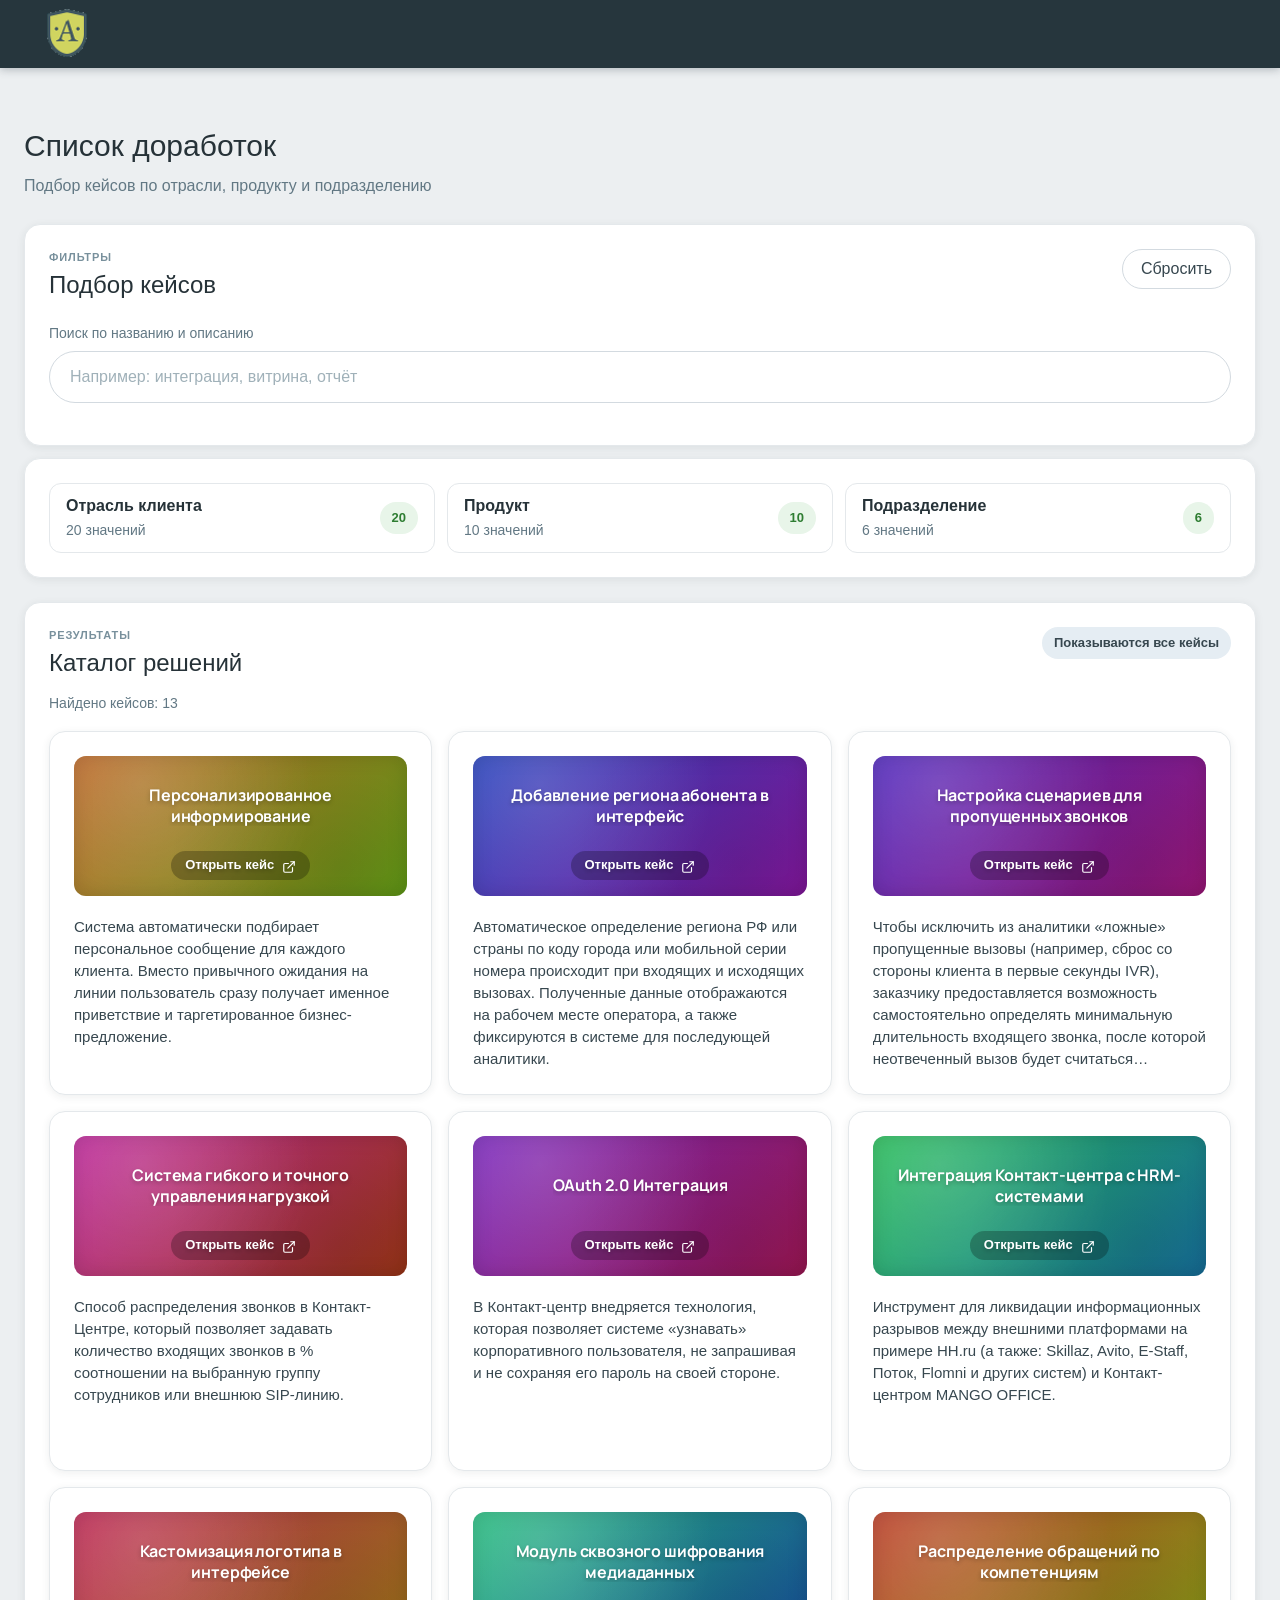
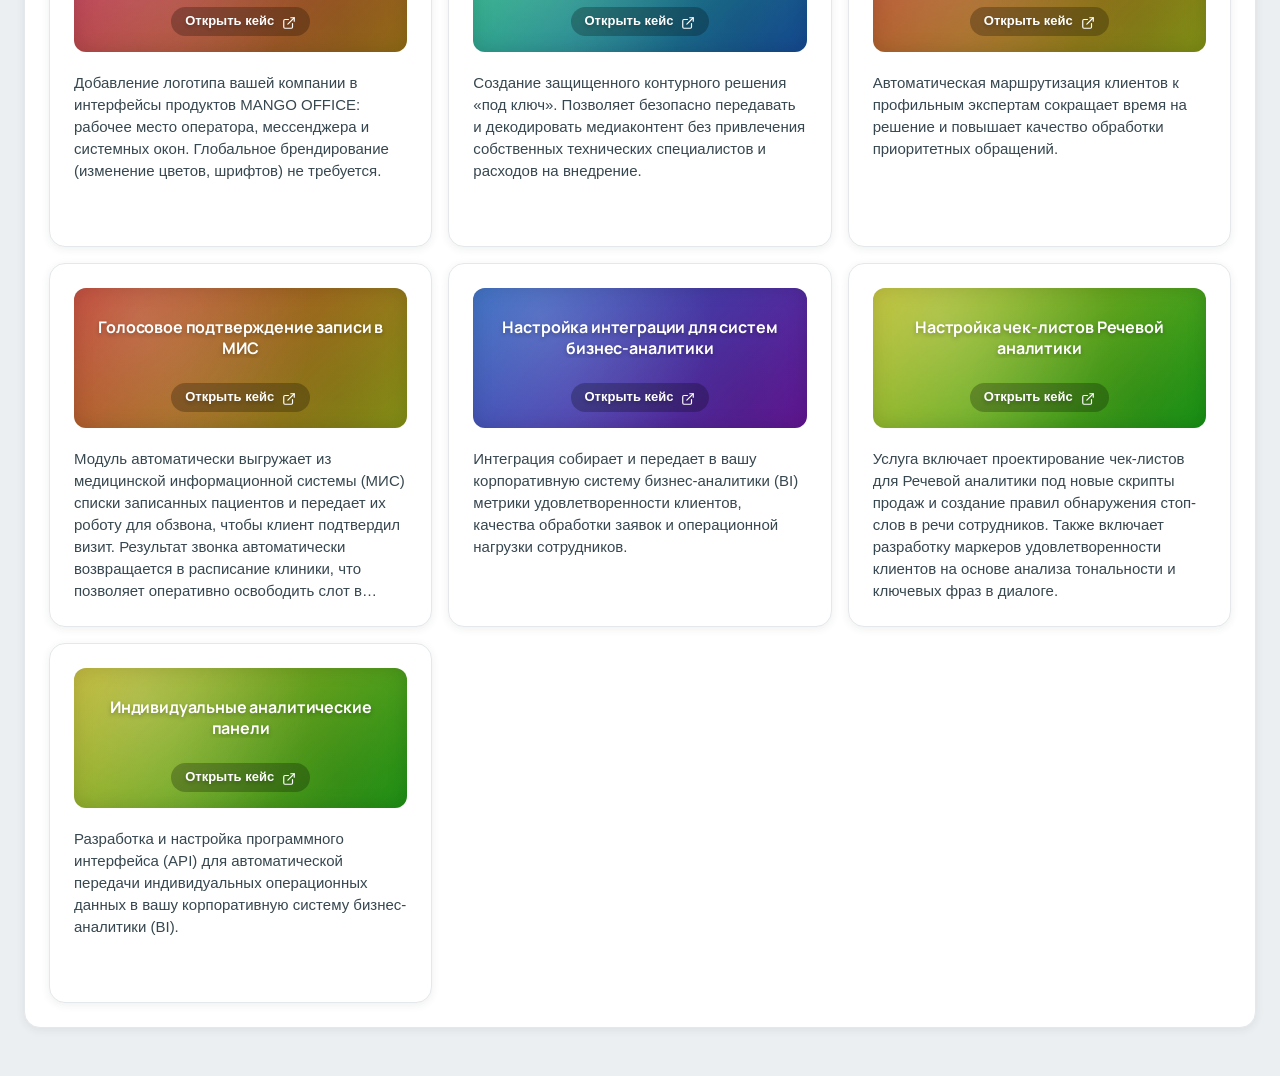
==== commit b969e9d3: "style: remove title and tags from case card" ====
--- a/index.html
+++ b/index.html
@@ -83,22 +83,7 @@
             <svg width="14" height="14" viewBox="0 0 24 24" fill="none" stroke="currentColor" stroke-width="2" stroke-linecap="round" stroke-linejoin="round" style="margin-bottom: -2px; margin-left: 4px;"><path d="M18 13v6a2 2 0 0 1-2 2H5a2 2 0 0 1-2-2V8a2 2 0 0 1 2-2h6"></path><polyline points="15 3 21 3 21 9"></polyline><line x1="10" y1="14" x2="21" y2="3"></line></svg>
           </div>
         </a>
-        <h3 class="case-card__title"></h3>
         <p class="case-card__description"></p>
-        <div class="meta-block">
-          <div class="meta-group">
-            <span class="meta-group__label">Отрасли</span>
-            <p class="meta-group__value" data-field="industries"></p>
-          </div>
-          <div class="meta-group">
-            <span class="meta-group__label">Продукты</span>
-            <p class="meta-group__value" data-field="products"></p>
-          </div>
-          <div class="meta-group">
-            <span class="meta-group__label">Подразделения</span>
-            <p class="meta-group__value" data-field="divisions"></p>
-          </div>
-        </div>
       </div>
     </article>
   </template>
--- a/styles.css
+++ b/styles.css
@@ -622,54 +622,13 @@
   background: rgba(0, 0, 0, 0.45);
 }
 
-.case-card__title {
-  margin: 18px 0 10px;
-  font-size: 20px;
-  line-height: 28px;
-  font-weight: 400;
-  color: #102433;
-}
-
 .case-card__description {
-  margin: 0 0 20px;
-  color: #37474f;
-  font-size: 14px;
-  line-height: 20px;
-  display: -webkit-box;
-  -webkit-line-clamp: 5;
-  -webkit-box-orient: vertical;
-  overflow: hidden;
-}
-
-.meta-block {
-  display: grid;
-  gap: 10px;
-  margin-top: auto;
-}
-
-.meta-group {
-  display: grid;
-  gap: 12px;
-  grid-template-columns: 112px minmax(0, 1fr);
-  align-items: start;
-}
-
-.meta-group__label {
-  font-size: 12px;
-  line-height: 16px;
-  font-weight: 700;
-  color: var(--muted);
-  text-transform: uppercase;
-  letter-spacing: 0.08em;
-}
-
-.meta-group__value {
   margin: 0;
   color: #37474f;
-  font-size: 14px;
-  line-height: 20px;
+  font-size: 15px;
+  line-height: 22px;
   display: -webkit-box;
-  -webkit-line-clamp: 2;
+  -webkit-line-clamp: 7;
   -webkit-box-orient: vertical;
   overflow: hidden;
 }
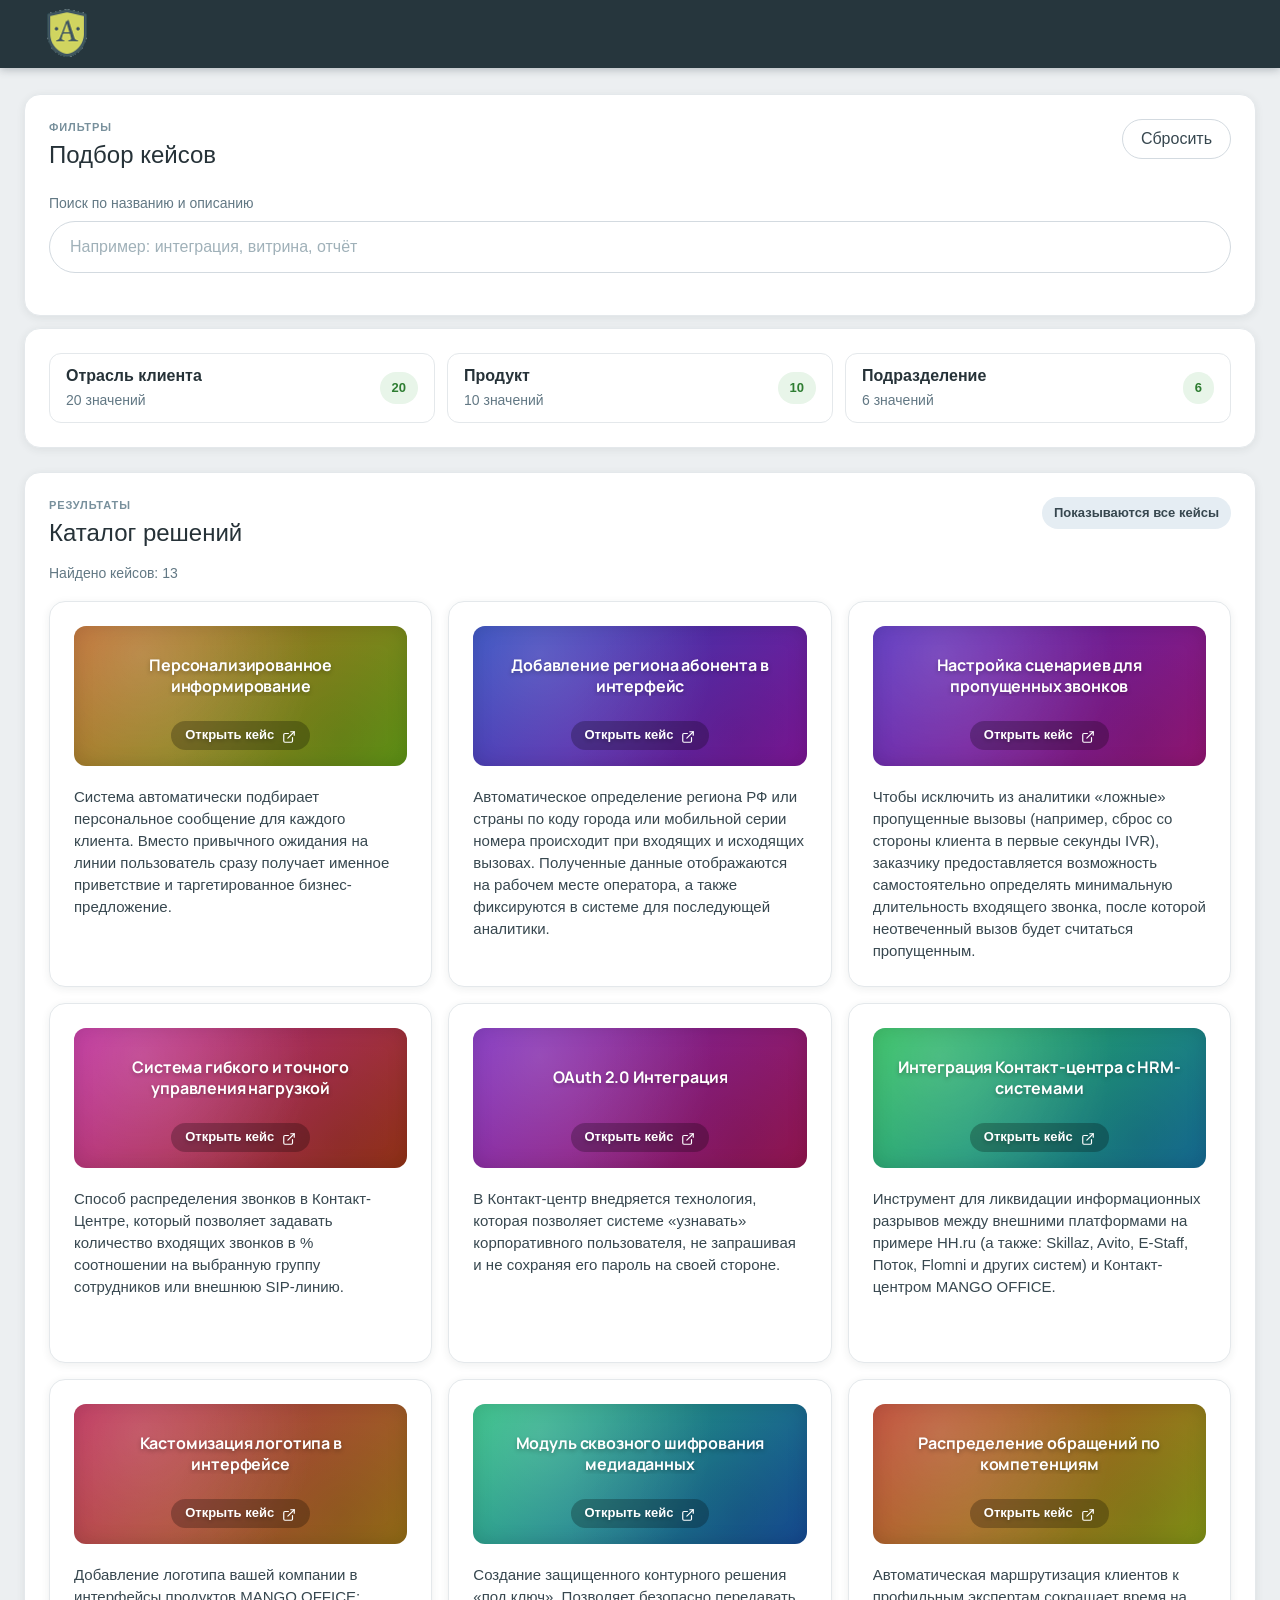
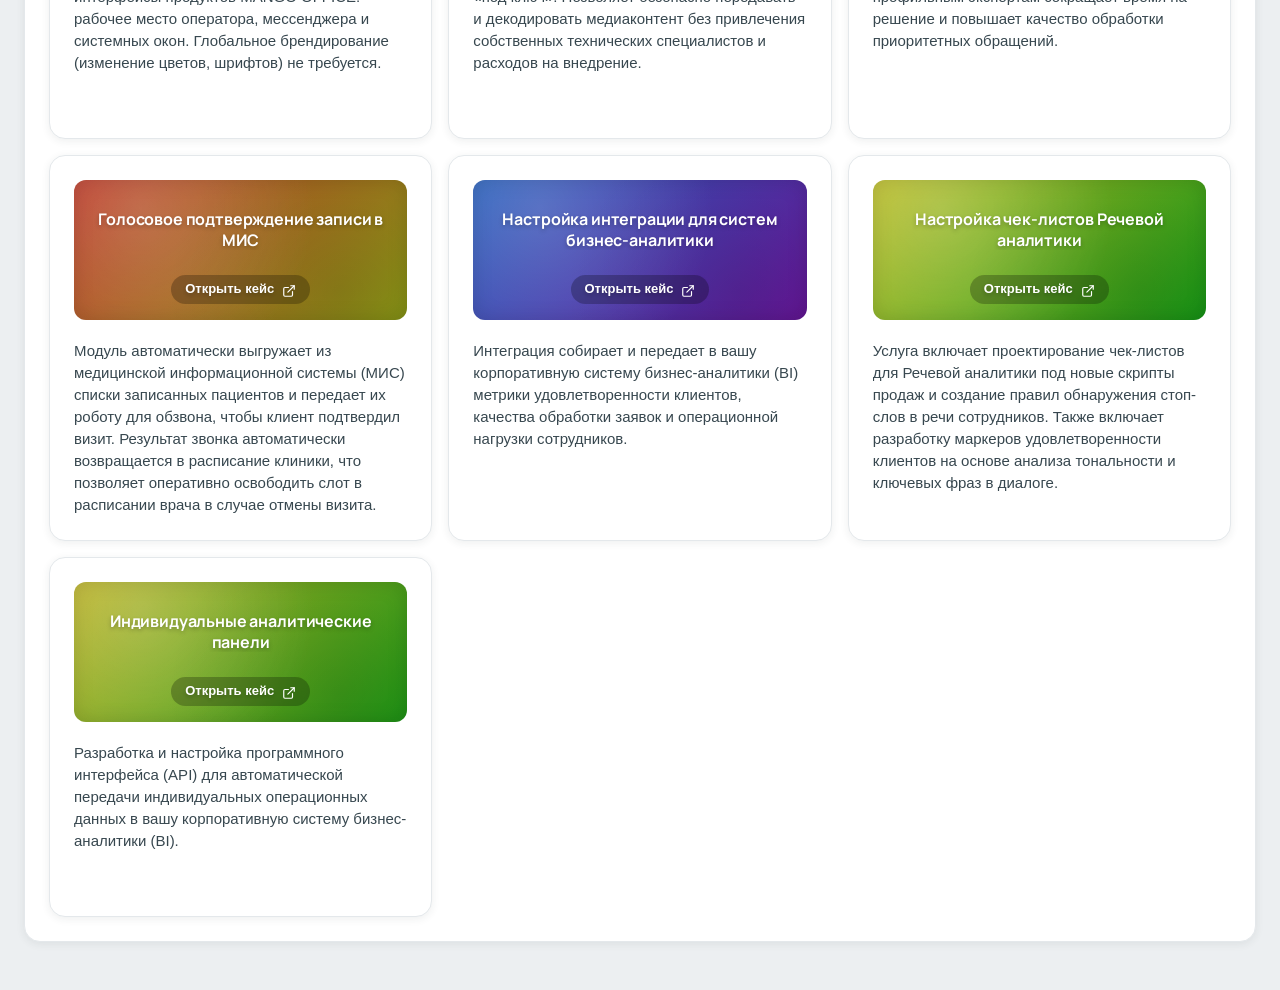
==== commit 0cdc9366: "style: remove storefront header" ====
--- a/index.html
+++ b/index.html
@@ -26,13 +26,6 @@
 
     <div class="workspace">
       <main class="page-shell">
-        <section class="content-header">
-          <div>
-            <h1>Список доработок</h1>
-            <p>Подбор кейсов по отрасли, продукту и подразделению</p>
-          </div>
-        </section>
-
         <section class="filters-panel">
           <div class="panel-heading">
             <div>
--- a/styles.css
+++ b/styles.css
@@ -628,7 +628,7 @@
   font-size: 15px;
   line-height: 22px;
   display: -webkit-box;
-  -webkit-line-clamp: 7;
+  -webkit-line-clamp: 11;
   -webkit-box-orient: vertical;
   overflow: hidden;
 }
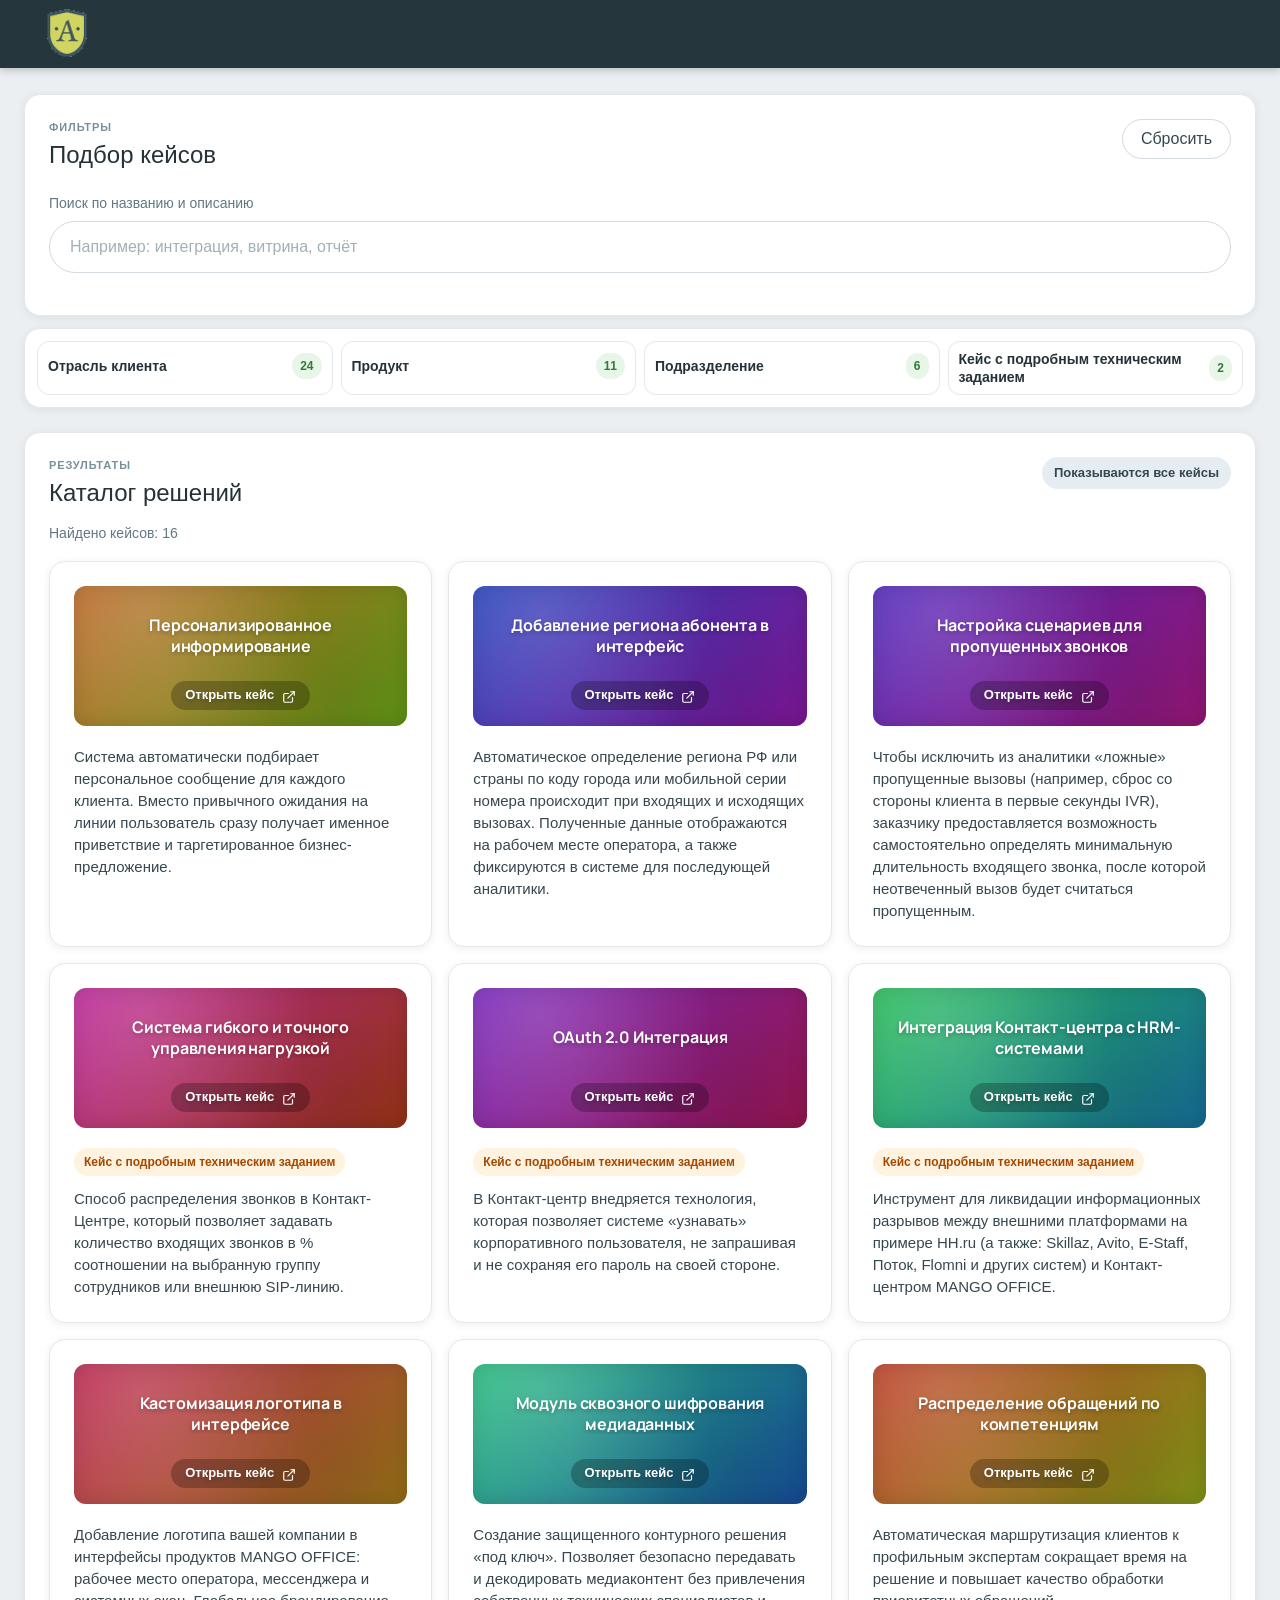
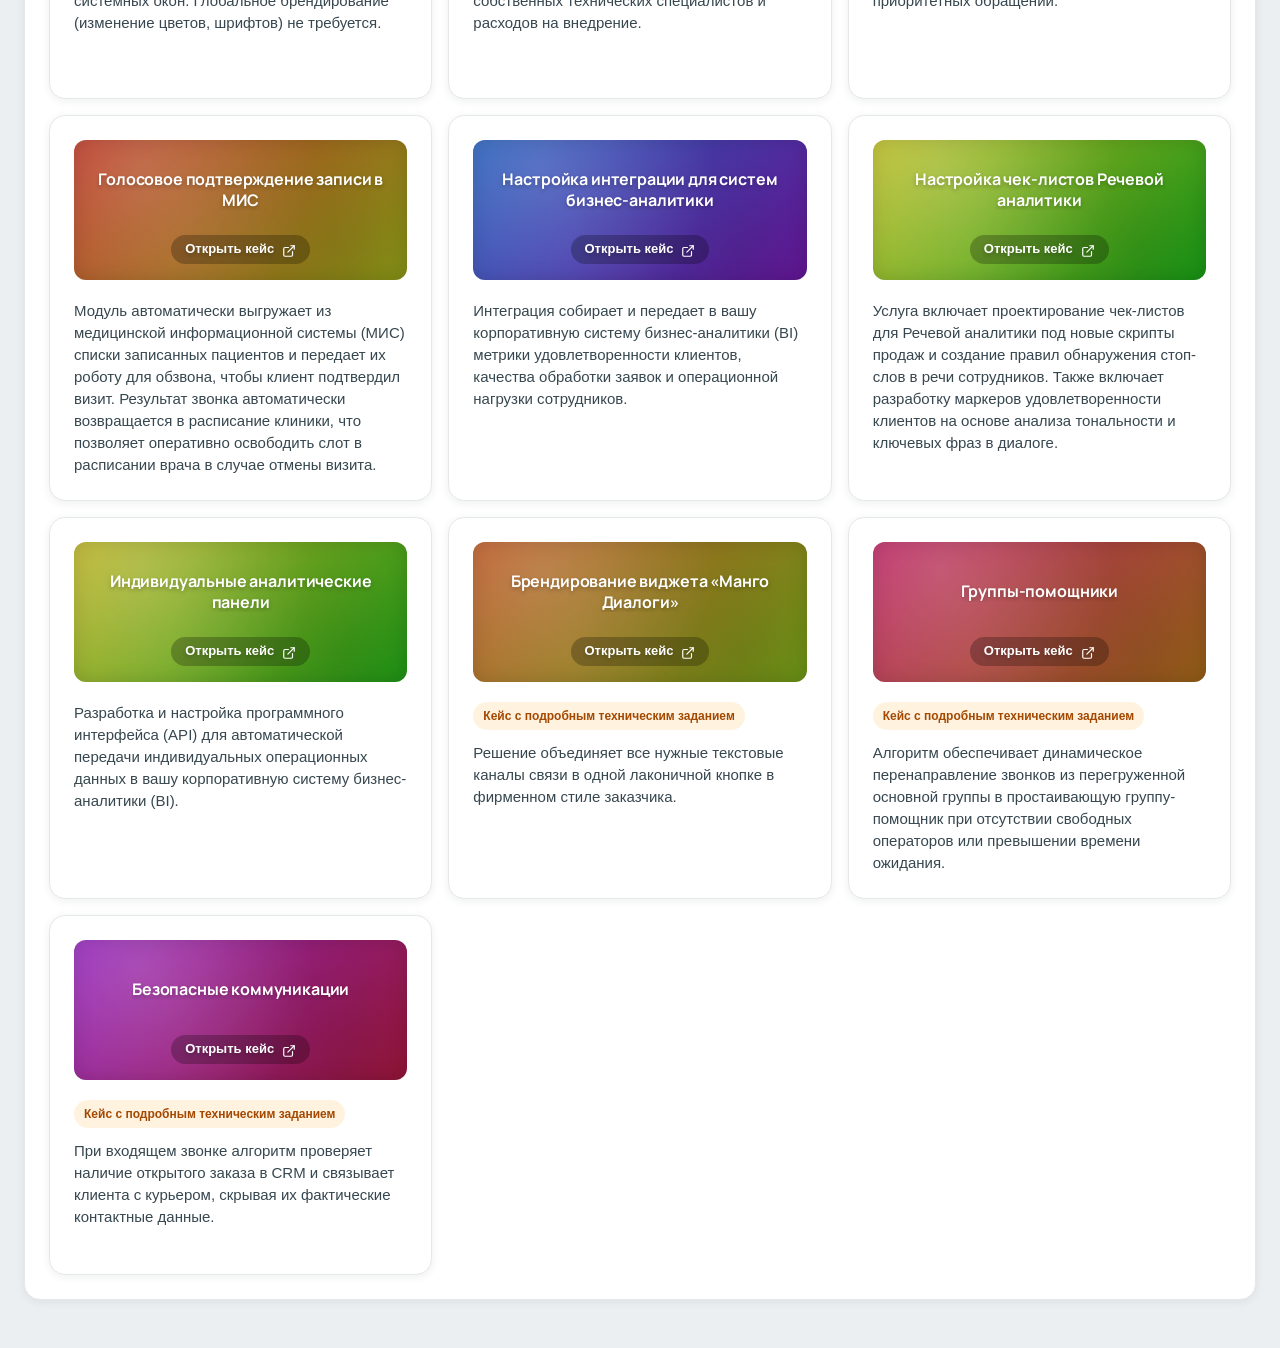
==== commit 9420cfa4: "feat: add technical specification filter" ====
--- a/index.html
+++ b/index.html
@@ -76,6 +76,7 @@
             <svg width="14" height="14" viewBox="0 0 24 24" fill="none" stroke="currentColor" stroke-width="2" stroke-linecap="round" stroke-linejoin="round" style="margin-bottom: -2px; margin-left: 4px;"><path d="M18 13v6a2 2 0 0 1-2 2H5a2 2 0 0 1-2-2V8a2 2 0 0 1 2-2h6"></path><polyline points="15 3 21 3 21 9"></polyline><line x1="10" y1="14" x2="21" y2="3"></line></svg>
           </div>
         </a>
+        <div class="case-card__badges"></div>
         <p class="case-card__description"></p>
       </div>
     </article>
--- a/styles.css
+++ b/styles.css
@@ -285,6 +285,10 @@
   padding: 24px;
 }
 
+.filter-groups-shell {
+  padding: 12px;
+}
+
 .filters-panel--top {
   position: sticky;
   top: 0;
@@ -376,8 +380,8 @@
 
 .filter-groups {
   display: grid;
-  grid-template-columns: repeat(3, minmax(0, 1fr));
-  gap: 12px;
+  grid-template-columns: repeat(4, minmax(0, 1fr));
+  gap: 8px;
 }
 
 .filter-group {
@@ -396,9 +400,9 @@
   display: flex;
   align-items: center;
   justify-content: space-between;
-  gap: 12px;
-  min-height: 64px;
-  padding: 12px 16px;
+  gap: 8px;
+  min-height: 48px;
+  padding: 8px 10px;
   list-style: none;
   cursor: pointer;
 }
@@ -408,15 +412,12 @@
 }
 
 .filter-group__meta {
-  display: flex;
-  flex-direction: column;
-  gap: 4px;
   min-width: 0;
 }
 
 .filter-group__label {
-  font-size: 16px;
-  line-height: 20px;
+  font-size: 14px;
+  line-height: 18px;
   font-weight: 700;
 }
 
@@ -431,12 +432,12 @@
 
 .filter-group__body {
   display: grid;
-  gap: 12px;
+  gap: 8px;
   position: absolute;
   top: calc(100% + 8px);
   left: 0;
   right: 0;
-  padding: 16px;
+  padding: 10px;
   border: 1px solid var(--border-light);
   border-radius: var(--radius-md);
   background: #ffffff;
@@ -450,10 +451,10 @@
 }
 
 .filter-action {
-  min-height: 34px;
+  min-height: 28px;
   border: 0;
   border-radius: 18px;
-  padding: 6px 12px;
+  padding: 4px 10px;
   cursor: pointer;
   background: #edf1f3;
   color: #37474f;
@@ -465,7 +466,7 @@
 
 .checkbox-list {
   display: grid;
-  gap: 8px;
+  gap: 6px;
   max-height: 260px;
   overflow: auto;
   padding-right: 4px;
@@ -474,8 +475,8 @@
 .checkbox-item {
   display: flex;
   align-items: flex-start;
-  gap: 10px;
-  padding: 10px 12px;
+  gap: 8px;
+  padding: 7px 8px;
   border-radius: 10px;
   background: var(--surface-soft);
 }
@@ -622,6 +623,26 @@
   background: rgba(0, 0, 0, 0.45);
 }
 
+.case-card__badges {
+  display: flex;
+  flex-wrap: wrap;
+  gap: 8px;
+  margin: 0 0 12px;
+}
+
+.case-card__badge {
+  display: inline-flex;
+  align-items: center;
+  min-height: 28px;
+  padding: 4px 10px;
+  border-radius: 14px;
+  background: #fff3e0;
+  color: #a44800;
+  font-size: 12px;
+  line-height: 18px;
+  font-weight: 700;
+}
+
 .case-card__description {
   margin: 0;
   color: #37474f;
@@ -647,8 +668,11 @@
 }
 
 .filter-group summary .chip {
+  min-height: 26px;
+  padding: 0 8px;
   background: #e8f5e9;
   color: #2e7d32;
+  font-size: 12px;
 }
 
 .empty-state {
@@ -760,10 +784,13 @@
   .cards-grid {
     grid-template-columns: repeat(auto-fit, minmax(280px, 1fr));
   }
+
+  .filter-groups {
+    grid-template-columns: repeat(2, minmax(0, 1fr));
+  }
 }
 
 @media (max-width: 980px) {
-  .filter-groups,
   .admin-layout,
   .admin-summary {
     grid-template-columns: 1fr;
@@ -821,6 +848,10 @@
     grid-template-columns: 1fr;
   }
 
+  .filter-groups {
+    grid-template-columns: 1fr;
+  }
+
   .case-card {
     min-height: 0;
   }
